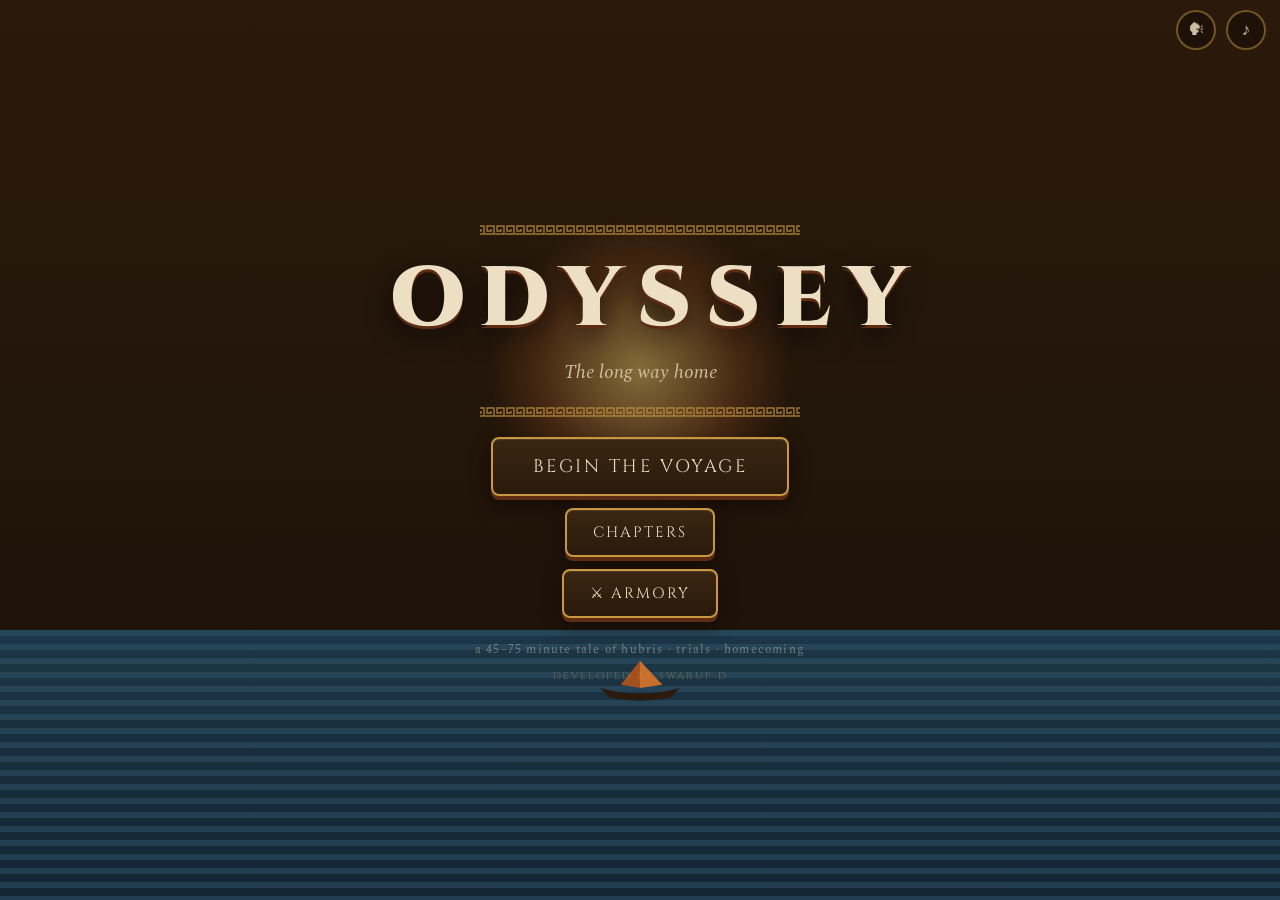
==== index.html @ 5df7ddb8 "Initial commit: ODYSSEY - The Long Way Home" ====
<!DOCTYPE html>
<html lang="en">
<head>
<meta charset="utf-8"/>
<meta name="viewport" content="width=device-width, initial-scale=1, maximum-scale=1, user-scalable=no, viewport-fit=cover"/>
<meta name="theme-color" content="#1a1008"/>
<link rel="manifest" href="manifest.webmanifest"/>
<link rel="icon" type="image/png" sizes="192x192" href="icons/icon-192.png"/>
<link rel="apple-touch-icon" href="icons/icon-192.png"/>
<meta name="mobile-web-app-capable" content="yes"/>
<meta name="apple-mobile-web-app-capable" content="yes"/>
<meta name="apple-mobile-web-app-status-bar-style" content="black-translucent"/>
<title>ODYSSEY — The Long Way Home</title>
<!-- fonts are self-hosted (see styles.css @font-face) — no external requests -->
<link rel="stylesheet" href="styles.css"/>
</head>
<body>

<!-- ============================================================
     ODYSSEY — a story-driven action-adventure in one page.
     Layers (back to front):
       #game-canvas   engine render target
       #hud           chapter-local HUD (wind meter, rhythm, HP, etc.)
       #dialogue      narration / speech box
       #chapter-card  pottery-panel chapter transitions
       #screens       title / map / end screens (DOM)
     ============================================================ -->

<canvas id="game-canvas"></canvas>

<!-- In-game HUD -->
<div id="hud" class="hidden">
  <div id="hud-chapter" class="hud-chapter-label">Prologue</div>
  <div id="hud-health" class="hud-health hidden" aria-hidden="true"></div>
  <div id="hud-objective" class="hud-objective hidden"></div>
  <div id="hud-toast" class="hud-toast hidden"></div>
</div>

<!-- Chapter-local mechanic UI (wind meter / rhythm track / stealth eye) -->
<div id="mech-ui" class="hidden"></div>

<!-- Narration / dialogue -->
<div id="dialogue" class="dialogue hidden" role="dialog" aria-live="polite">
  <div class="dlg-frame">
    <div class="dlg-speaker" id="dlg-speaker"></div>
    <div class="dlg-text" id="dlg-text"></div>
    <div class="dlg-continue" id="dlg-continue">tap to continue ▸</div>
  </div>
</div>

<!-- Big choice buttons (e.g. reveal / secret) -->
<div id="choices" class="hidden"></div>

<!-- Chapter transition card -->
<div id="chapter-card" class="chapter-card hidden">
  <div class="cc-frame">
    <div class="cc-meander"></div>
    <div class="cc-kicker" id="cc-kicker">Chapter I</div>
    <div class="cc-title" id="cc-title">Polyphemus's Cave</div>
    <div class="cc-sub" id="cc-sub"></div>
    <div class="cc-meander"></div>
  </div>
</div>

<!-- Fade / flash overlay -->
<div id="fade-overlay"></div>

<!-- Full-screen DOM screens -->
<div id="screens">
  <!-- TITLE -->
  <section id="screen-title" class="screen" style="flex-direction:column;justify-content:center;align-items:center;">
    <div class="title-art">
      <div class="title-sun"></div>
      <div class="title-sea"></div>
      <div class="title-ship">
        <svg viewBox="0 0 120 60" width="96" height="48" aria-hidden="true">
          <path d="M10 40 Q60 54 110 40 L98 52 Q60 60 22 52 Z" fill="#2c1a0e"/>
          <path d="M60 40 L60 6 L88 36 Z" fill="#c96f2e"/>
          <path d="M60 40 L60 6 L36 36 Z" fill="#a3511f"/>
        </svg>
      </div>
      <div class="title-gulls"><span></span><span></span><span></span></div>
    </div>
    <div class="title-panel">
      <div class="cc-meander"></div>
      <h1 class="game-title">ODYSSEY</h1>
      <p class="game-sub">The long way home</p>
      <div class="cc-meander"></div>
      <div class="title-buttons">
        <button class="btn-stone btn-hero" id="btn-new-game">Begin the Voyage</button>
        <button class="btn-stone hidden" id="btn-continue">Continue Voyage</button>
        <button class="btn-stone" id="btn-chapters">Chapters</button>
        <button class="btn-stone" id="btn-armory">⚔ Armory</button>
        <button class="btn-stone hidden" id="btn-install">⤓ Install on this device</button>
      </div>
      <p class="title-hint">a 45–75 minute tale of hubris · trials · homecoming</p>
      <p class="title-dev">Developed by Swarup D</p>
    </div>
  </section>

  <!-- ARMORY — weapons & arrows, three tiers each -->
  <section id="screen-armory" class="screen hidden">
    <div class="map-wrap">
      <div class="screen-header">
        <button class="btn-stone btn-back-top" id="btn-armory-back-top" title="Return to Title">◂ Back</button>
        <h2 class="map-title">The Armory</h2>
        <div class="header-spacer"></div>
      </div>
      <p class="map-sub">two racks, three tiers each — bronze for the field, gold for the legend</p>
      <div id="armory-list" class="armory-list"></div>
      <button class="btn-stone btn-back" id="btn-armory-back">◂ Back to Title</button>
    </div>
  </section>

  <!-- CHAPTER SELECT -->
  <section id="screen-map" class="screen hidden">
    <div class="map-wrap">
      <div class="screen-header">
        <button class="btn-stone btn-back-top" id="btn-map-back-top" title="Return to Title">◂ Back</button>
        <h2 class="map-title">The Voyage of Odysseus</h2>
        <div class="header-spacer"></div>
      </div>
      <p class="map-sub">choose a shore to return to — progress unlocks each chapter</p>
      <div id="map-list" class="map-list"></div>
      <button class="btn-stone btn-back" id="btn-map-back">◂ Back to Title</button>
    </div>
  </section>

  <!-- ENDING -->
  <section id="screen-end" class="screen hidden">
    <div class="map-wrap end-wrap">
      <div id="end-art" class="end-art"></div>
      <div class="cc-meander"></div>
      <h2 class="map-title" id="end-title">Homecoming</h2>
      <div class="cc-meander"></div>
      <p class="end-body" id="end-body"></p>
      <div class="end-stats" id="end-stats"></div>
      <div class="title-buttons">
        <button class="btn-stone" id="btn-end-map">Voyage Map</button>
        <button class="btn-stone" id="btn-end-again">Sail Again</button>
      </div>
    </div>
  </section>
</div>

<!-- Audio / voice / home toggles -->
<button id="btn-home" class="btn-audio hidden" title="Return to Title / Home" style="right:114px">
  <svg viewBox="0 0 24 24" width="18" height="18" fill="currentColor" aria-hidden="true" style="display:block">
    <path d="M10 20v-6h4v6h5v-8h3L12 3 2 12h3v8z"/>
  </svg>
</button>
<button id="btn-voice" class="btn-audio" title="Voice overs on/off" style="right:64px">🗣</button>
<button id="btn-audio" class="btn-audio" title="Sound on/off">♪</button>

<script type="module" src="js/main.js"></script>
<script>
  /* ---- PWA plumbing (must never break the game) ---- */
  let __installEvt = null;
  addEventListener("beforeinstallprompt", (e) => {
    e.preventDefault();
    __installEvt = e;
    const b = document.getElementById("btn-install");
    if (b) b.classList.remove("hidden");
  });
  document.getElementById("btn-install").addEventListener("click", async () => {
    if (!__installEvt) return;
    __installEvt.prompt();
    __installEvt = null;
    document.getElementById("btn-install").classList.add("hidden");
  });
  // service worker = offline play; needs a secure context (https or localhost)
  if ("serviceWorker" in navigator && (location.protocol === "https:" || ["localhost", "127.0.0.1"].includes(location.hostname)) && !location.hostname.endsWith("appassets.androidplatform.net")) {
    addEventListener("load", () => navigator.serviceWorker.register("sw.js").catch(() => {}));
  }
  // Android app (WebView): hardware back = same as tapping.
  // Returns true when the press was consumed inside the game.
  window.odysseyBackPress = function () {
    const dlg = document.getElementById("dialogue");
    if (dlg && !dlg.classList.contains("hidden")) {
      dlg.dispatchEvent(new PointerEvent("pointerdown", { bubbles: true }));
      return true;
    }
    const armory = document.getElementById("screen-armory");
    if (armory && !armory.classList.contains("hidden")) {
      document.getElementById("btn-armory-back").click();
      return true;
    }
    const map = document.getElementById("screen-map");
    if (map && !map.classList.contains("hidden")) {
      document.getElementById("btn-map-back").click();
      return true;
    }
    const btnHome = document.getElementById("btn-home");
    if (btnHome && !btnHome.classList.contains("hidden")) {
      btnHome.click();
      return true;
    }
    return false; // let the double-press-to-exit happen
  };
</script>
</body>
</html>
---- styles.css ----
/* ============================================================
   ODYSSEY — stylesheet
   Palette from Greek pottery (red-figure / black-figure) and
   Aegean fresco colors: terracotta, aegean blue (muted), olive,
   bronze/gold, bone white, dried-blood red. Warm firelight only
   — no neon glow, no cool digital light.
   Fonts are self-hosted (fonts/) so the game runs fully offline
   (Android APK / service worker) with no Google Fonts fetch.
   ============================================================ */

@font-face {
  font-family: "Cinzel";
  font-style: normal;
  font-weight: 400 900;
  font-display: swap;
  src: url("fonts/cinzel-var.woff2") format("woff2");
}

@font-face {
  font-family: "Spectral";
  font-style: normal;
  font-weight: 400;
  font-display: swap;
  src: url("fonts/spectral-400.woff2") format("woff2");
}

@font-face {
  font-family: "Spectral";
  font-style: italic;
  font-weight: 400;
  font-display: swap;
  src: url("fonts/spectral-400i.woff2") format("woff2");
}

@font-face {
  font-family: "Spectral";
  font-style: normal;
  font-weight: 500;
  font-display: swap;
  src: url("fonts/spectral-500.woff2") format("woff2");
}

@font-face {
  font-family: "Spectral";
  font-style: normal;
  font-weight: 600;
  font-display: swap;
  src: url("fonts/spectral-600.woff2") format("woff2");
}

:root {
  --terra:        #b45a32;
  --terra-deep:   #8c3f1d;
  --terra-dark:   #5e2c13;
  --terra-black:  #1a1008;
  --aegean:       #33607d;
  --aegean-deep:  #1d3d52;
  --aegean-dark:  #12293a;
  --olive:        #7a7f46;
  --bronze:       #c9973f;
  --bronze-bright:#e6c069;
  --bone:         #ecdfc3;
  --bone-dim:     #cdbfa0;
  --blood:        #8e2f25;
  --ink:          #21160b;
  --sand:         #c8a86a;

  --font-title: "Cinzel", "Times New Roman", serif;
  --font-body: "Spectral", Georgia, serif;

  --meander-color: var(--bronze);
}

/* Cinzel is a variable font (one file, weights 400–900): pin
   keyword weights onto the numeric axis so 600/700/900 render. */
strong, b { font-weight: 600; }
h1, h2, h3 { font-weight: 700; }

/* ============================================================
   TOUCH CONTROLS — joystick + ACT/BOW (coarse pointers only)
   ============================================================ */
#touch-controls {
  display: none;               /* shown only via media query below */
  position: fixed; inset: 0;
  pointer-events: none;        /* children re-enable */
  z-index: 40;
}

#stick-zone {
  position: absolute;
  left: max(12px, env(safe-area-inset-left));
  bottom: max(14px, env(safe-area-inset-bottom));
  width: 44vmin; max-width: 210px; height: 44vmin; max-height: 210px;
  pointer-events: auto;
  touch-action: none;
}
#stick-base {
  position: absolute; inset: 12%;
  border-radius: 50%;
  background: rgba(26,16,8,0.38);
  border: 2px solid rgba(201,151,63,0.5);
  box-shadow: inset 0 0 24px rgba(0,0,0,0.5);
}
#stick-base.live { border-color: rgba(230,192,105,0.9); }
#stick-nub {
  position: absolute; left: 50%; top: 50%;
  width: 38%; height: 38%;
  margin: -19% 0 0 -19%;
  border-radius: 50%;
  background: radial-gradient(circle at 35% 30%, #e6c069, #8c5a22 70%);
  border: 2px solid #1a1008;
  box-shadow: 0 3px 10px rgba(0,0,0,0.6);
  will-change: transform;
}

#action-buttons {
  position: absolute;
  right: max(14px, env(safe-area-inset-right));
  bottom: max(18px, env(safe-area-inset-bottom));
  display: flex; gap: 14px; align-items: flex-end;
  pointer-events: auto;
}
.tbtn {
  width: 17vmin; height: 17vmin; max-width: 84px; max-height: 84px;
  border-radius: 50%;
  border: 2px solid rgba(201,151,63,0.85);
  background:
    radial-gradient(circle at 32% 26%, rgba(236,223,195,0.18), transparent 55%),
    radial-gradient(circle at 50% 125%, rgba(201,151,63,0.30), transparent 60%),
    rgba(26,16,8,0.66);
  color: var(--bone);
  font-family: var(--font-title);
  font-size: clamp(13px, 3.4vmin, 17px);
  letter-spacing: 0.08em;
  touch-action: none;
  user-select: none; -webkit-user-select: none;
  box-shadow: inset 0 0 18px rgba(0,0,0,0.55), 0 4px 16px rgba(0,0,0,0.5),
    0 0 0 1px rgba(0,0,0,0.5);
  transition: transform 0.08s ease, box-shadow 0.15s ease;
}
#btn-bow {
  color: #ffd27a;
  text-shadow: 0 0 10px rgba(255,190,90,0.4);
}
.tbtn.pressed {
  background: radial-gradient(circle at 50% 40%, rgba(190,64,42,0.8), rgba(142,47,37,0.5));
  border-color: var(--bronze-bright);
  transform: scale(0.92);
  box-shadow: 0 0 20px rgba(230,192,105,0.3), inset 0 0 14px rgba(0,0,0,0.5);
}

/* controls are always on in-game now — discoverable, and the
   phone/desktop split was hiding them from half the players */
#touch-controls { display: block; }
#touch-controls.hidden { display: none !important; }

/* while dialogue is open the controls step back (still tappable
   for the stick, but visually out of the text's way) */
body.dlg-open #touch-controls { opacity: 0.22; transition: opacity 0.3s ease; }
#touch-controls { transition: opacity 0.3s ease; }

/* persistent gear chip (armor · sword · bow) */
#gear-chip {
  position: absolute;
  bottom: max(10px, env(safe-area-inset-bottom));
  left: 50%; transform: translateX(-50%);
  font-size: 11px; font-style: italic;
  color: var(--bone-dim);
  background: rgba(26,16,8,0.55);
  border: 1px solid rgba(201,151,63,0.25);
  padding: 3px 12px; border-radius: 4px;
  white-space: nowrap;
  opacity: 0.9;
}
@media (pointer: coarse) {
  #gear-chip { bottom: auto; top: max(34px, calc(env(safe-area-inset-top) + 24px)); }
}

* { margin: 0; padding: 0; box-sizing: border-box; -webkit-tap-highlight-color: transparent; }

html, body { height: 100%; overflow: hidden; }

body {
  background: var(--terra-black);
  color: var(--bone);
  font-family: var(--font-body);
  touch-action: none;
  user-select: none;
  -webkit-user-select: none;
  overscroll-behavior: none;
}

button { font-family: inherit; color: inherit; cursor: pointer; }

.hidden { display: none !important; }

/* ============================================================
   CANVAS
   ============================================================ */
#game-canvas {
  position: fixed; inset: 0;
  width: 100vw; height: 100vh;
  display: block;
  background: var(--terra-black);
}

/* ============================================================
   HUD
   ============================================================ */
#hud {
  position: fixed; inset: 0;
  pointer-events: none;
  z-index: 20;
}

.hud-chapter-label {
  position: absolute; top: max(10px, env(safe-area-inset-top)); left: 16px;
  font-family: var(--font-title);
  font-size: 12px; letter-spacing: 0.22em; text-transform: uppercase;
  color: var(--bone-dim);
  opacity: 0.85;
  border-left: 3px solid var(--bronze);
  padding-left: 9px;
  text-shadow: 0 1px 3px rgba(0,0,0,0.85);
}

.hud-health {
  position: absolute; top: max(56px, calc(env(safe-area-inset-top) + 48px)); right: 14px;
  display: flex; gap: 6px;
}

.hp-pip {
  width: 16px; height: 16px;
  background: var(--blood);
  border: 2px solid var(--ink);
  border-radius: 50%;
  box-shadow: inset 0 -3px 0 rgba(0,0,0,0.35), 0 1px 0 rgba(255,255,255,0.08);
  transition: transform 0.15s ease, opacity 0.3s ease;
}
.hp-pip.empty { background: transparent; border-color: rgba(236,223,195,0.25); opacity: 0.5; transform: scale(0.8); }

.hud-objective {
  position: absolute;
  top: max(10px, env(safe-area-inset-top));
  left: 50%; transform: translateX(-50%);
  font-size: 13px; font-style: italic; color: var(--bone-dim);
  background: rgba(26,16,8,0.55);
  border: 1px solid rgba(201,151,63,0.25);
  padding: 4px 14px; border-radius: 4px;
  max-width: 70vw; text-align: center;
  transition: opacity 0.4s ease;
}

.hud-toast {
  position: absolute;
  top: 22%; left: 50%; transform: translateX(-50%);
  font-family: var(--font-title);
  font-size: clamp(15px, 3.5vmin, 22px);
  letter-spacing: 0.14em;
  color: var(--bronze-bright);
  text-shadow: 0 2px 6px rgba(0,0,0,0.8);
  text-align: center;
  animation: toast-in 0.45s ease;
}
@keyframes toast-in { from { opacity: 0; transform: translateX(-50%) translateY(8px);} to { opacity: 1; transform: translateX(-50%) translateY(0);} }

/* ============================================================
   DIALOGUE
   ============================================================ */
#dialogue {
  position: fixed; left: 50%; bottom: 4%;
  transform: translateX(-50%);
  width: min(92vw, 620px);
  z-index: 40;
}

.dlg-frame {
  position: relative;
  background: linear-gradient(180deg, rgba(40,26,13,0.97), rgba(21,12,5,0.985));
  border: 2px solid rgba(201,151,63,0.85);
  border-radius: 12px;
  padding: 17px 20px 30px;
  box-shadow: 0 10px 36px rgba(0,0,0,0.68), 0 0 22px rgba(201,151,63,0.10),
    inset 0 1px 0 rgba(236,223,195,0.12);
  overflow: hidden;
}

.dlg-frame::before {
  content: ""; position: absolute; inset: 5px;
  border: 1px solid rgba(201,151,63,0.42);
  border-radius: 8px; pointer-events: none;
}

/* meander ribbon along the frame top */
.dlg-frame::after {
  content: ""; position: absolute; top: 0; left: 0; right: 0; height: 4px;
  background: repeating-linear-gradient(90deg,
    rgba(201,151,63,0.9) 0 5px, rgba(201,151,63,0.15) 5px 10px);
  opacity: 0.65;
}

.dlg-speaker {
  position: absolute; top: -12px; left: 16px;
  font-family: var(--font-title);
  font-size: 11.5px; letter-spacing: 0.2em; text-transform: uppercase;
  color: var(--bronze-bright);
  background: linear-gradient(180deg, #2c1c0d, #221407);
  border: 1px solid var(--bronze);
  border-radius: 4px;
  padding: 4px 12px 3px;
  box-shadow: 0 3px 10px rgba(0,0,0,0.55), inset 0 1px 0 rgba(236,223,195,0.1);
}

.dlg-text {
  font-size: clamp(15px, 2.6vmin, 19px);
  line-height: 1.5;
  color: var(--bone);
  min-height: 3.2em;
  text-shadow: 0 1px 2px rgba(0,0,0,0.6);
}

.dlg-text {
  font-size: clamp(15px, 2.6vmin, 19px);
  line-height: 1.45;
  color: var(--bone);
  min-height: 3.2em;
}

.dlg-continue {
  position: absolute; right: 14px; bottom: 6px;
  font-size: 11px; letter-spacing: 0.12em;
  color: var(--bone-dim);
  animation: pulse-soft 1.6s ease-in-out infinite;
}
@keyframes pulse-soft { 0%,100% { opacity: 0.45;} 50% { opacity: 1;} }

/* ============================================================
   CHOICES
   ============================================================ */
#choices {
  position: fixed; inset: 0; z-index: 50;
  display: flex; flex-direction: column;
  align-items: center; justify-content: center;
  gap: 14px; background: rgba(26,16,8,0.6);
  backdrop-filter: blur(2px);
}
#choices .choice-btn { min-width: min(80vw, 360px); }
#choices .choice-btn.selected { outline: 2px solid var(--bronze); outline-offset: 3px; }

/* ============================================================
   KEYBOARD HINTS
   ============================================================ */
.kbd { display: inline-block; font-family: var(--font-title); font-size: 11px;
  padding: 1px 6px; margin: 0 2px; border: 1px solid rgba(205,191,160,0.5);
  border-bottom-width: 2px; border-radius: 4px; color: var(--bone);
  background: rgba(0,0,0,0.25); line-height: 1.5; }

/* ============================================================
   CHAPTER CARD
   ============================================================ */
.chapter-card {
  position: fixed; inset: 0; z-index: 60;
  display: flex; align-items: center; justify-content: center;
  background: radial-gradient(ellipse at 50% 45%, #31200f 0%, var(--terra-black) 70%);
}

.cc-frame {
  text-align: center;
  padding: 34px 40px;
  border-top: 2px solid var(--bronze);
  border-bottom: 2px solid var(--bronze);
  position: relative;
}
.cc-frame::before, .cc-frame::after {
  content: ""; position: absolute; left: 50%; transform: translateX(-50%);
  width: 60%; height: 1px; background: rgba(201,151,63,0.4);
}
.cc-frame::before { top: 6px; } .cc-frame::after { bottom: 6px; }

.cc-meander {
  height: 10px;
  margin: 8px auto;
  width: min(78vw, 320px);
  opacity: 0.75;
  background-image: url("data:image/svg+xml,%3Csvg xmlns='http://www.w3.org/2000/svg' width='10' height='10' viewBox='0 0 10 10'%3E%3Cpath d='M0 9 H9 V1 H2 V6 H6 V4' fill='none' stroke='%23c9973f' stroke-width='1.4'/%3E%3C/svg%3E");
  background-repeat: repeat-x;
  background-position: center;
}

.cc-kicker {
  font-family: var(--font-title);
  font-size: 13px; letter-spacing: 0.35em; text-transform: uppercase;
  color: var(--bone-dim);
  margin-bottom: 6px;
}

.cc-title {
  font-family: var(--font-title);
  font-size: clamp(26px, 6.5vmin, 44px);
  font-weight: 700; color: var(--bone);
  margin: 4px 0 6px;
}

.cc-sub {
  font-size: 14px; font-style: italic; color: var(--bone-dim);
  margin-bottom: 4px;
}

/* ============================================================
   FADE OVERLAY
   ============================================================ */
#fade-overlay {
  position: fixed; inset: 0; z-index: 55;
  background: #000; opacity: 0;
  pointer-events: none;
  transition: opacity 0.5s ease;
}

/* ============================================================
   BUTTONS
   ============================================================ */
.btn-stone {
  font-family: var(--font-title);
  font-size: 15px; letter-spacing: 0.14em; text-transform: uppercase;
  color: var(--bone);
  background: linear-gradient(180deg, #3a2712, #2a1a0c);
  border: 2px solid var(--bronze);
  border-radius: 8px;
  padding: 12px 26px;
  box-shadow: 0 4px 0 var(--terra-dark), 0 8px 18px rgba(0,0,0,0.5), inset 0 1px 0 rgba(236,223,195,0.12);
  transition: transform 0.08s ease, box-shadow 0.08s ease, background 0.2s ease;
}
.btn-stone:active {
  transform: translateY(3px);
  box-shadow: 0 1px 0 var(--terra-dark), 0 3px 8px rgba(0,0,0,0.5);
}
.btn-stone:disabled { opacity: 0.4; pointer-events: none; }
.btn-hero { font-size: 18px; padding: 15px 40px; }
.btn-back { margin-top: 22px; font-size: 13px; padding: 10px 20px; }

/* ============================================================
   SCREENS
   ============================================================ */
.screen {
  position: fixed; inset: 0; z-index: 70;
  display: flex; align-items: center; justify-content: center;
  overflow: hidden;
}

/* ---- Title ---- */
#screen-title { background: linear-gradient(180deg, #2a1a0c 0%, #1a1008 100%); }

.title-art {
  position: absolute; inset: 0;
  overflow: hidden;
  pointer-events: none;
}
.title-sun {
  position: absolute; left: 50%; top: 24%;
  width: 34vmin; height: 34vmin;
  transform: translateX(-50%);
  border-radius: 50%;
  background: radial-gradient(circle, rgba(230,192,105,0.5) 0%, rgba(200,110,50,0.22) 45%, transparent 70%);
}
.title-sea {
  position: absolute; left: 0; right: 0; bottom: 0; height: 30%;
  background:
    repeating-linear-gradient(180deg, rgba(51,96,125,0.5) 0 6px, transparent 6px 14px),
    linear-gradient(180deg, var(--aegean-deep), var(--aegean-dark));
  opacity: 0.85;
}
.title-ship {
  position: absolute; left: 50%; bottom: 21%;
  transform: translateX(-50%);
  animation: ship-bob 4.5s ease-in-out infinite;
}
@keyframes ship-bob { 0%,100% { transform: translateX(-50%) translateY(0) rotate(-1.5deg);} 50% { transform: translateX(-50%) translateY(-7px) rotate(1.5deg);} }
.title-gulls span {
  position: absolute; color: var(--bone-dim); opacity: 0.6;
  font-size: 14px; animation: gull-drift 11s linear infinite;
}
.title-gulls span:nth-child(1) { top: 20%; left: -8%; animation-delay: 0s; }
.title-gulls span:nth-child(2) { top: 27%; left: -12%; animation-delay: 4s; font-size: 11px; }
.title-gulls span:nth-child(3) { top: 16%; left: -6%; animation-delay: 8s; font-size: 12px; }
.title-gulls span::after { content: "⌒"; transform: rotate(-12deg); display: inline-block; }
@keyframes gull-drift { from { transform: translateX(0);} to { transform: translateX(120vw);} }

.title-panel {
  position: relative; z-index: 2;
  text-align: center;
  padding: 30px;
  width: min(92vw, 560px);
  /* keep it vertically centred even on short viewports */
  margin-top: auto;
  margin-bottom: auto;
}

.game-title {
  font-family: var(--font-title);
  font-size: clamp(44px, 11vmin, 84px);
  font-weight: 900;
  letter-spacing: 0.18em;
  color: var(--bone);
  text-shadow: 0 3px 0 var(--terra-dark), 0 10px 26px rgba(0,0,0,0.65);
  margin: 6px 0 2px;
}

.game-sub {
  font-style: italic; font-size: clamp(14px, 2.8vmin, 19px);
  color: var(--bone-dim);
  margin-bottom: 20px;
}

.title-buttons {
  display: flex; flex-direction: column; align-items: center; gap: 12px;
  margin-top: 20px;
}

.title-hint { margin-top: 22px; font-size: 12px; letter-spacing: 0.1em; color: rgba(205,191,160,0.5); }

.title-dev {
  margin-top: 10px;
  font-family: var(--font-title);
  font-size: 10px;
  letter-spacing: 0.2em;
  text-transform: uppercase;
  color: rgba(201,151,63,0.45);
  user-select: none;
}

/* ---- Map & Armory ---- */
#screen-map, #screen-armory, #screen-end {
  background: radial-gradient(ellipse at 50% 30%, #2e1d0e 0%, var(--terra-black) 75%);
}
.map-wrap {
  width: min(94vw, 640px);
  max-height: 92vh;
  overflow-y: auto;
  text-align: center;
  padding: 26px 14px;
}
.screen-header {
  display: flex;
  align-items: center;
  justify-content: space-between;
  gap: 12px;
  margin: 4px 0 2px;
}
.btn-back-top {
  font-size: 12px;
  padding: 8px 16px;
  margin-top: 0;
  flex-shrink: 0;
}
.header-spacer {
  width: 74px;
  flex-shrink: 0;
}
.map-title {
  font-family: var(--font-title);
  font-size: clamp(20px, 4.5vmin, 30px);
  letter-spacing: 0.08em;
  margin: 0;
  flex: 1;
}
.map-sub { font-size: 13px; font-style: italic; color: var(--bone-dim); margin-bottom: 20px; }

.map-list { display: flex; flex-direction: column; gap: 12px; }

/* ---------------- armory ---------------- */
.armory-list { display: flex; flex-direction: column; gap: 18px; text-align: left; }
.armory-section-title {
  font-family: var(--font-title);
  letter-spacing: 0.14em;
  font-size: 14px;
  color: var(--bronze);
  margin-bottom: -6px;
}
.armory-row {
  display: flex; align-items: center; gap: 12px;
  background: linear-gradient(180deg, #33220f, #241708);
  border: 1.5px solid #55381c;
  border-radius: 10px;
  padding: 12px 14px;
  color: var(--bone);
  width: 100%;
  text-align: left;
}
.armory-row:active { transform: scale(0.985); }
.armory-row.equipped { border-color: var(--bronze-bright); box-shadow: 0 0 12px rgba(230,192,105,0.25); }
.armory-row.locked { opacity: 0.42; }
.armory-row .ar-icon {
  font-size: 22px; width: 34px; text-align: center;
  filter: sepia(0.4) saturate(1.2);
}
.armory-row .ar-name { font-family: var(--font-title); font-size: 15px; letter-spacing: 0.05em; }
.armory-row .ar-desc { font-size: 12px; color: var(--bone-dim); font-style: italic; margin-top: 1px; }
.armory-row .ar-tag {
  margin-left: auto; font-size: 10.5px; letter-spacing: 0.1em;
  color: var(--bronze-bright); white-space: nowrap;
}
.armory-row.locked .ar-tag { color: var(--bone-dim); }

.map-chapter {
  display: flex; align-items: center; gap: 16px;
  text-align: left;
  background: linear-gradient(180deg, #33220f, #241708);
  border: 2px solid rgba(201,151,63,0.55);
  border-radius: 10px;
  padding: 12px 16px;
  transition: transform 0.1s ease, border-color 0.2s ease;
}
.map-chapter:active { transform: scale(0.985); }
.map-chapter.locked { opacity: 0.45; pointer-events: none; border-style: dashed; }
.map-chapter .mc-num {
  font-family: var(--font-title);
  font-size: 22px; font-weight: 700; color: var(--bronze-bright);
  width: 44px; height: 44px; flex: 0 0 44px;
  display: flex; align-items: center; justify-content: center;
  border: 2px solid var(--bronze); border-radius: 50%;
  background: rgba(201,151,63,0.08);
}
.map-chapter .mc-name { font-family: var(--font-title); font-size: 16px; letter-spacing: 0.06em; }
.map-chapter .mc-desc { font-size: 12.5px; color: var(--bone-dim); font-style: italic; margin-top: 2px; }

/* ---- Ending ---- */
.end-art { font-size: 54px; margin-bottom: 4px; }
.end-body {
  font-size: clamp(14px, 2.6vmin, 17px);
  line-height: 1.6;
  color: var(--bone);
  margin: 14px auto 18px;
  max-width: 52ch;
  white-space: pre-line;
}
.end-stats {
  display: flex; flex-wrap: wrap; justify-content: center; gap: 10px 26px;
  font-size: 13px; color: var(--bone-dim);
  margin-bottom: 22px;
}
.end-stats b { color: var(--bronze-bright); font-weight: 600; }

/* ============================================================
   MECHANIC UI
   ============================================================ */
#mech-ui {
  position: fixed; inset: 0; z-index: 30;
  pointer-events: none;
}
#mech-ui button { pointer-events: auto; }

/* ---- Wind meter (Ch.2) ---- */
.windmeter {
  position: absolute;
  left: 50%; top: max(64px, calc(env(safe-area-inset-top) + 56px));
  transform: translateX(-50%);
  width: min(86vw, 460px);
  pointer-events: none;
}

.wm-title {
  text-align: center; font-family: var(--font-title);
  font-size: 11px; letter-spacing: 0.3em; text-transform: uppercase;
  color: var(--bone-dim); margin-bottom: 6px;
}

.wm-track {
  position: relative; height: 26px;
  border: 2px solid var(--bronze);
  border-radius: 6px;
  background: linear-gradient(90deg,
    var(--aegean-deep) 0%, var(--aegean) 18%,
    #4a7d6d 30%,
    #b08c3f 50%,
    var(--terra) 70%, var(--terra-deep) 100%);
  overflow: hidden;
  box-shadow: inset 0 2px 6px rgba(0,0,0,0.5);
}

.wm-needle {
  position: absolute; top: -2px; bottom: -2px; width: 6px;
  background: var(--bone);
  border-left: 1px solid var(--ink); border-right: 1px solid var(--ink);
  box-shadow: 0 0 0 1px rgba(0,0,0,0.4);
  transition: left 0.12s linear;
}

.wm-zone {
  position: absolute; top: 0; bottom: 0;
  background: rgba(236,223,195,0.16);
  border-left: 1px dashed rgba(236,223,195,0.35);
  border-right: 1px dashed rgba(236,223,195,0.35);
}

.wm-bands {
  display: flex; justify-content: space-between;
  font-size: 11px; color: var(--bone-dim); margin-top: 4px;
  letter-spacing: 0.08em;
}

.wm-bag {
  text-align: center; margin-top: 10px;
  font-size: 13px; color: var(--bone-dim); font-style: italic;
}
.wm-bag b { color: var(--bronze-bright); font-style: normal; }

.wm-crew {
  text-align: center; margin-top: 6px;
  font-size: 12.5px; letter-spacing: 0.04em;
  color: var(--bone-dim);
}
.wm-crew.warn { color: var(--bronze-bright); animation: pulse-soft 1s ease-in-out infinite; }

/* ---- Rhythm track (Ch.5) ---- */
.rhythm {
  position: absolute; left: 50%; bottom: 12%;
  transform: translateX(-50%);
  width: min(92vw, 560px);
  pointer-events: none;
}

.rh-track {
  position: relative; height: 58px;
  border: 2px solid var(--bronze); border-radius: 10px;
  background: rgba(26,16,8,0.72);
  overflow: hidden;
  box-shadow: 0 6px 18px rgba(0,0,0,0.5);
}

.rh-hitline {
  position: absolute; left: 22%; top: 0; bottom: 0; width: 3px;
  background: var(--bronze-bright);
  box-shadow: 0 0 8px rgba(230,192,105,0.8);
}

.rh-note {
  position: absolute; top: 50%;
  width: 22px; height: 22px;
  margin: -11px 0 0 -11px;
  border-radius: 50%;
  background: var(--terra);
  border: 2px solid var(--ink);
  box-shadow: inset 0 -3px 0 rgba(0,0,0,0.3);
}
.rh-note.hold { border-radius: 6px; width: 30px; }

.rh-judgment {
  position: absolute; left: 22%; top: -30px;
  transform: translateX(-50%);
  font-family: var(--font-title);
  font-size: 17px; letter-spacing: 0.15em;
  text-align: center; white-space: nowrap;
}
.rh-judgment.perfect { color: var(--bronze-bright); }
.rh-judgment.good { color: var(--bone); }
.rh-judgment.miss { color: var(--blood); }

.rh-healthbar {
  position: relative;
  height: 8px; margin-top: 8px;
  border: 1px solid var(--bronze);
  border-radius: 4px;
  overflow: hidden;
  background: rgba(0,0,0,0.5);
}
.rh-healthfill {
  height: 100%; width: 100%;
  background: linear-gradient(90deg, var(--olive), var(--sand));
  transition: width 0.25s ease;
}
.rh-healthfill.low { background: var(--blood); }

/* ---- Stealth eye (Ch.1) ---- */
.stealth-eye {
  position: absolute; top: max(70px, calc(env(safe-area-inset-top) + 60px));
  left: 50%; transform: translateX(-50%);
  width: 56px; height: 56px;
  border-radius: 50%;
  border: 2px solid rgba(201,151,63,0.4);
  background: radial-gradient(circle, #e8e0c8 0%, #cbb98f 60%, #9d8a5f 100%);
  overflow: hidden;
  box-shadow: 0 4px 14px rgba(0,0,0,0.5);
}
.stealth-eye .se-iris {
  position: absolute; left: 50%; top: 50%;
  width: 22px; height: 22px; margin: -11px 0 0 -11px;
  border-radius: 50%; background: var(--terra-deep);
  transition: transform 0.3s ease;
}
.stealth-eye.alert { border-color: var(--blood); box-shadow: 0 0 16px rgba(142,47,37,0.8); }
.stealth-eye.alert .se-iris { background: var(--blood); transform: scale(1.35); }

/* ---- Boss / stagger UI (Ch.1 & 6) ---- */
.bossbar {
  position: absolute; top: max(64px, calc(env(safe-area-inset-top) + 56px));
  left: 50%; transform: translateX(-50%);
  width: min(84vw, 440px);
  pointer-events: none;
}
.bb-name {
  text-align: center; font-family: var(--font-title);
  font-size: 13px; letter-spacing: 0.25em; text-transform: uppercase;
  color: var(--bone); margin-bottom: 5px;
  text-shadow: 0 2px 4px rgba(0,0,0,0.8);
}
.bb-track {
  height: 14px; border: 2px solid var(--bronze); border-radius: 5px;
  background: rgba(0,0,0,0.55); overflow: hidden;
}
.bb-fill {
  height: 100%; width: 100%;
  background: linear-gradient(90deg, var(--blood), var(--terra));
  transition: width 0.2s ease;
}
.bb-staggers { display: flex; justify-content: center; gap: 8px; margin-top: 6px; }
.bb-stagger-pip {
  width: 14px; height: 14px; border-radius: 50%;
  border: 2px solid var(--bronze);
  background: transparent;
  transition: background 0.2s ease, transform 0.2s ease;
}
.bb-stagger-pip.on { background: var(--bronze-bright); transform: scale(1.15); }

/* ---- QTE prompt ---- */
.qte {
  position: fixed; left: 50%; top: 42%;
  transform: translateX(-50%);
  z-index: 45; text-align: center;
  pointer-events: none;
}
.qte-ring {
  width: 84px; height: 84px; margin: 0 auto 10px;
  border-radius: 50%;
  border: 4px solid var(--bone);
  display: flex; align-items: center; justify-content: center;
  font-family: var(--font-title); font-size: 30px; color: var(--bone);
  animation: qte-shrink var(--qte-dur, 1s) linear forwards;
  background: rgba(26,16,8,0.7);
  box-shadow: 0 0 0 3px rgba(26,16,8,0.7), 0 6px 20px rgba(0,0,0,0.6);
}
@keyframes qte-shrink {
  from { border-color: var(--bronze-bright); transform: scale(1.25); }
  to   { border-color: var(--blood); transform: scale(1); }
}
.qte-label { font-family: var(--font-title); letter-spacing: 0.2em; font-size: 13px; color: var(--bone-dim); text-shadow: 0 2px 4px rgba(0,0,0,0.8); }

/* ---- Dodge hint (Ch.1) ---- */
.dodge-hint {
  position: fixed; bottom: 16%; left: 50%;
  transform: translateX(-50%);
  z-index: 35; pointer-events: none;
  font-family: var(--font-title); font-size: 15px; letter-spacing: 0.2em;
  color: var(--bone-dim);
  text-shadow: 0 2px 5px rgba(0,0,0,0.8);
  animation: pulse-soft 1.2s ease-in-out infinite;
}
.dodge-hint.left { left: 22%; }
.dodge-hint.right { left: 78%; }
.dodge-hint.urgent { color: var(--bronze-bright); font-size: 19px; }

/* ---- Potion bench (Ch.3) ---- */
.bench {
  position: absolute; left: 50%; bottom: 5%;
  transform: translateX(-50%);
  width: min(92vw, 520px);
  background: linear-gradient(180deg, rgba(33,22,11,0.96), rgba(26,16,8,0.98));
  border: 2px solid var(--bronze); border-radius: 10px;
  padding: 14px;
  pointer-events: auto;
}
.bench-title { font-family: var(--font-title); font-size: 13px; letter-spacing: 0.22em; text-transform: uppercase; color: var(--bronze-bright); margin-bottom: 8px; text-align: center; }
.bench-slots { display: flex; justify-content: center; gap: 12px; margin-bottom: 10px; flex-wrap: wrap; }
.ing-slot {
  width: 54px; height: 54px;
  display: flex; align-items: center; justify-content: center;
  font-size: 26px;
  border: 2px dashed rgba(201,151,63,0.5); border-radius: 8px;
  background: rgba(0,0,0,0.3);
}
.ing-slot.filled { border-style: solid; background: rgba(122,127,70,0.25); }
.bench-row { display: flex; align-items: center; justify-content: center; gap: 10px; flex-wrap: wrap; }
.bench-ings { display: flex; gap: 8px; }
.bench-ing {
  width: 46px; height: 46px;
  display: flex; align-items: center; justify-content: center;
  font-size: 22px;
  border: 2px solid var(--bronze); border-radius: 8px;
  background: rgba(58,39,18,0.9);
  transition: transform 0.1s ease;
}
.bench-ing:active { transform: scale(0.92); }
.bench-ing.used { opacity: 0.25; pointer-events: none; }
.bench-brew { font-size: 14px; }
.bench-close { margin-top: 8px; width: 100%; font-size: 12px; padding: 8px; }

/* ---- Vitals row used in Ch.3/Ch.6 top-left under label ---- */
.vitals {
  position: absolute;
  top: max(38px, calc(env(safe-area-inset-top) + 32px));
  left: 16px;
  display: flex; gap: 10px; align-items: center;
  pointer-events: none;
}
.vit-chip {
  display: flex; align-items: center; gap: 5px;
  font-size: 12.5px; color: var(--bone-dim);
  background: rgba(26,16,8,0.55);
  border: 1px solid rgba(201,151,63,0.3);
  padding: 3px 10px; border-radius: 20px;
}
.vit-chip .vit-ico { font-size: 14px; }

/* ============================================================
   AUDIO BUTTON
   ============================================================ */
.btn-audio {
  position: fixed; top: max(10px, env(safe-area-inset-top)); right: 14px;
  z-index: 90;
  width: 40px; height: 40px;
  border-radius: 50%;
  border: 2px solid rgba(201,151,63,0.5);
  background: rgba(26,16,8,0.7);
  color: var(--bone-dim);
  font-size: 17px;
  display: flex; align-items: center; justify-content: center;
  transition: transform 0.15s ease, border-color 0.2s ease, background 0.2s ease, color 0.2s ease;
}
.btn-audio:hover {
  border-color: var(--bronze-bright);
  color: var(--bone);
  background: rgba(44,26,14,0.85);
}
.btn-audio:active {
  transform: scale(0.92);
}
.btn-audio.muted { color: rgba(205,191,160,0.3); text-decoration: line-through; }
#btn-voice.muted { color: rgba(205,191,160,0.3); text-decoration: line-through; }

/* ============================================================
   SMALL SCREENS / DESKTOP FIXES
   ============================================================ */
@media (max-height: 480px) {
  .game-title { font-size: 40px; }
  .dlg-text { min-height: 2.6em; }
}
@media (min-width: 900px) {
  #dialogue { width: 560px; }
}
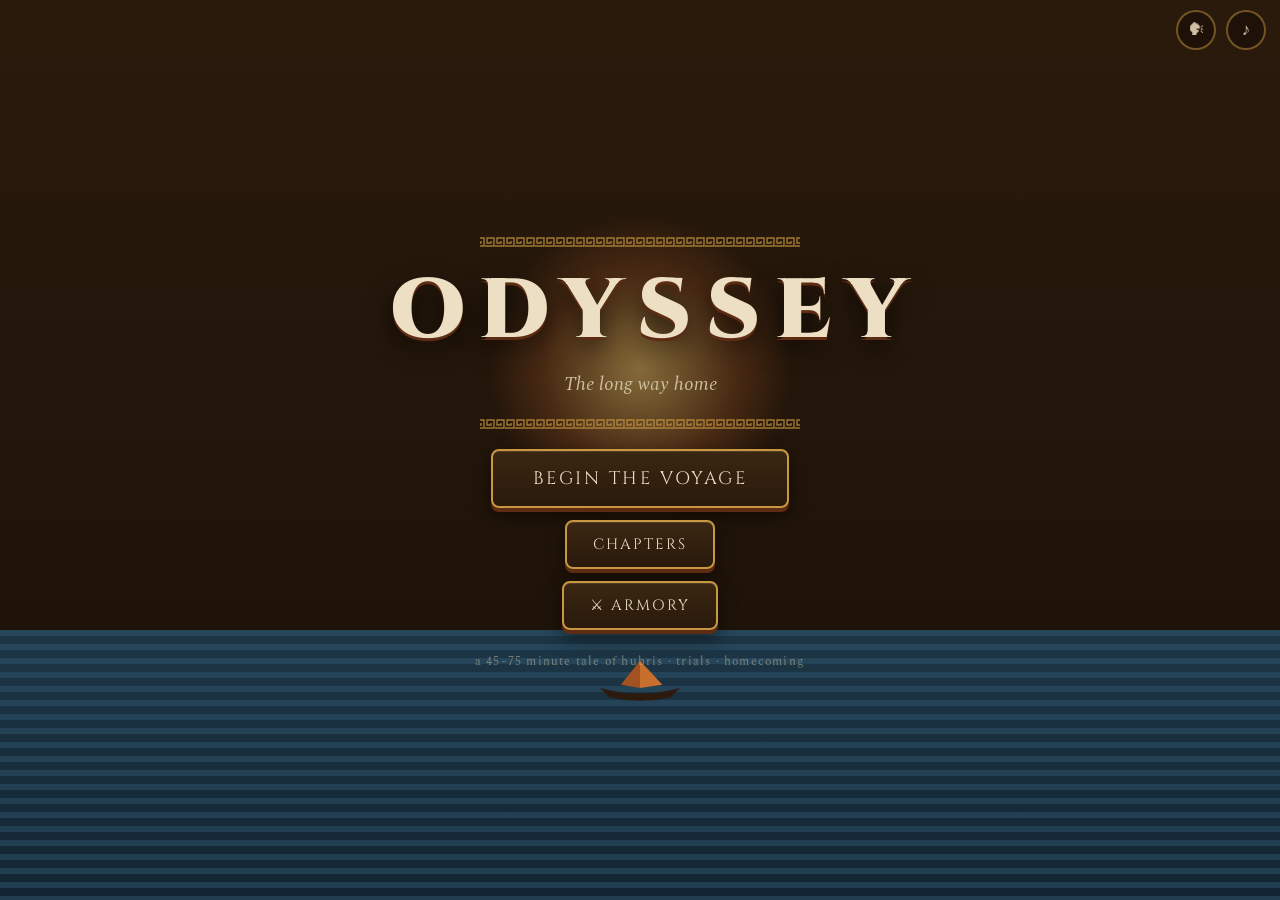
==== commit ccd8477e: "Remove title developer credit, optimize mobile responsive screen-fit, edge-to-edge cutouts, and rebu" ====
--- a/index.html
+++ b/index.html
@@ -94,7 +94,6 @@
         <button class="btn-stone hidden" id="btn-install">⤓ Install on this device</button>
       </div>
       <p class="title-hint">a 45–75 minute tale of hubris · trials · homecoming</p>
-      <p class="title-dev">Developed by Swarup D</p>
     </div>
   </section>
 
--- a/styles.css
+++ b/styles.css
@@ -276,18 +276,18 @@
 
 .dlg-frame {
   position: relative;
-  background: linear-gradient(180deg, rgba(40,26,13,0.97), rgba(21,12,5,0.985));
-  border: 2px solid rgba(201,151,63,0.85);
+  background: linear-gradient(180deg, rgba(38,24,12,0.98), rgba(18,10,4,0.99));
+  border: 2px solid rgba(201,151,63,0.88);
   border-radius: 12px;
-  padding: 17px 20px 30px;
-  box-shadow: 0 10px 36px rgba(0,0,0,0.68), 0 0 22px rgba(201,151,63,0.10),
-    inset 0 1px 0 rgba(236,223,195,0.12);
-  overflow: hidden;
+  padding: 22px 22px 28px;
+  box-shadow: 0 10px 36px rgba(0,0,0,0.75), 0 0 24px rgba(201,151,63,0.12),
+    inset 0 1px 0 rgba(236,223,195,0.14);
+  overflow: visible;
 }
 
 .dlg-frame::before {
   content: ""; position: absolute; inset: 5px;
-  border: 1px solid rgba(201,151,63,0.42);
+  border: 1px solid rgba(201,151,63,0.38);
   border-radius: 8px; pointer-events: none;
 }
 
@@ -297,18 +297,28 @@
   background: repeating-linear-gradient(90deg,
     rgba(201,151,63,0.9) 0 5px, rgba(201,151,63,0.15) 5px 10px);
   opacity: 0.65;
+  border-radius: 10px 10px 0 0;
 }
 
 .dlg-speaker {
-  position: absolute; top: -12px; left: 16px;
-  font-family: var(--font-title);
-  font-size: 11.5px; letter-spacing: 0.2em; text-transform: uppercase;
+  position: absolute;
+  top: -16px;
+  left: 20px;
+  z-index: 10;
+  font-family: var(--font-title);
+  font-size: 13px;
+  font-weight: 700;
+  letter-spacing: 0.22em;
+  text-transform: uppercase;
   color: var(--bronze-bright);
-  background: linear-gradient(180deg, #2c1c0d, #221407);
-  border: 1px solid var(--bronze);
-  border-radius: 4px;
-  padding: 4px 12px 3px;
-  box-shadow: 0 3px 10px rgba(0,0,0,0.55), inset 0 1px 0 rgba(236,223,195,0.1);
+  background: #190f06;
+  border: 2px solid var(--bronze-bright);
+  border-radius: 6px;
+  padding: 5px 16px 4px;
+  box-shadow: 0 5px 15px rgba(0,0,0,0.9), inset 0 1px 0 rgba(255,255,255,0.15);
+  text-shadow: 0 1px 3px rgba(0,0,0,0.95);
+  white-space: nowrap;
+  pointer-events: none;
 }
 
 .dlg-text {
@@ -316,14 +326,7 @@
   line-height: 1.5;
   color: var(--bone);
   min-height: 3.2em;
-  text-shadow: 0 1px 2px rgba(0,0,0,0.6);
-}
-
-.dlg-text {
-  font-size: clamp(15px, 2.6vmin, 19px);
-  line-height: 1.45;
-  color: var(--bone);
-  min-height: 3.2em;
+  text-shadow: 0 1px 2px rgba(0,0,0,0.7);
 }
 
 .dlg-continue {
@@ -517,16 +520,6 @@
 }
 
 .title-hint { margin-top: 22px; font-size: 12px; letter-spacing: 0.1em; color: rgba(205,191,160,0.5); }
-
-.title-dev {
-  margin-top: 10px;
-  font-family: var(--font-title);
-  font-size: 10px;
-  letter-spacing: 0.2em;
-  text-transform: uppercase;
-  color: rgba(201,151,63,0.45);
-  user-select: none;
-}
 
 /* ---- Map & Armory ---- */
 #screen-map, #screen-armory, #screen-end {
@@ -937,12 +930,73 @@
 #btn-voice.muted { color: rgba(205,191,160,0.3); text-decoration: line-through; }
 
 /* ============================================================
-   SMALL SCREENS / DESKTOP FIXES
-   ============================================================ */
-@media (max-height: 480px) {
-  .game-title { font-size: 40px; }
-  .dlg-text { min-height: 2.6em; }
-}
+   RESPONSIVE PHONE / LANDSCAPE FITTING
+   ============================================================ */
+@media (max-height: 520px) {
+  .title-panel {
+    padding: 12px 18px;
+    max-height: 98vh;
+    display: flex;
+    flex-direction: column;
+    justify-content: center;
+    align-items: center;
+  }
+  .game-title {
+    font-size: clamp(34px, 9vmin, 54px);
+    margin: 2px 0 0;
+  }
+  .game-sub {
+    font-size: 13px;
+    margin-bottom: 8px;
+  }
+  .cc-meander {
+    margin: 4px auto;
+  }
+  .title-buttons {
+    margin-top: 8px;
+    gap: 8px 12px;
+    flex-direction: row;
+    flex-wrap: wrap;
+    justify-content: center;
+    max-width: 520px;
+  }
+  .title-buttons .btn-stone {
+    padding: 8px 18px;
+    font-size: 13px;
+    min-width: 130px;
+  }
+  .title-hint {
+    margin-top: 8px;
+    font-size: 11px;
+  }
+  .map-wrap {
+    max-height: 96vh;
+    padding: 14px 14px;
+  }
+  .dlg-text {
+    min-height: 2.4em;
+    font-size: clamp(14px, 2.4vmin, 17px);
+  }
+  .dlg-frame {
+    padding: 18px 18px 24px;
+  }
+  #dialogue {
+    bottom: 2%;
+    width: min(94vw, 580px);
+  }
+}
+
+@media (max-width: 600px) {
+  .title-panel {
+    width: 96vw;
+    padding: 16px 10px;
+  }
+  .title-buttons .btn-stone {
+    width: 90%;
+    max-width: 280px;
+  }
+}
+
 @media (min-width: 900px) {
   #dialogue { width: 560px; }
 }
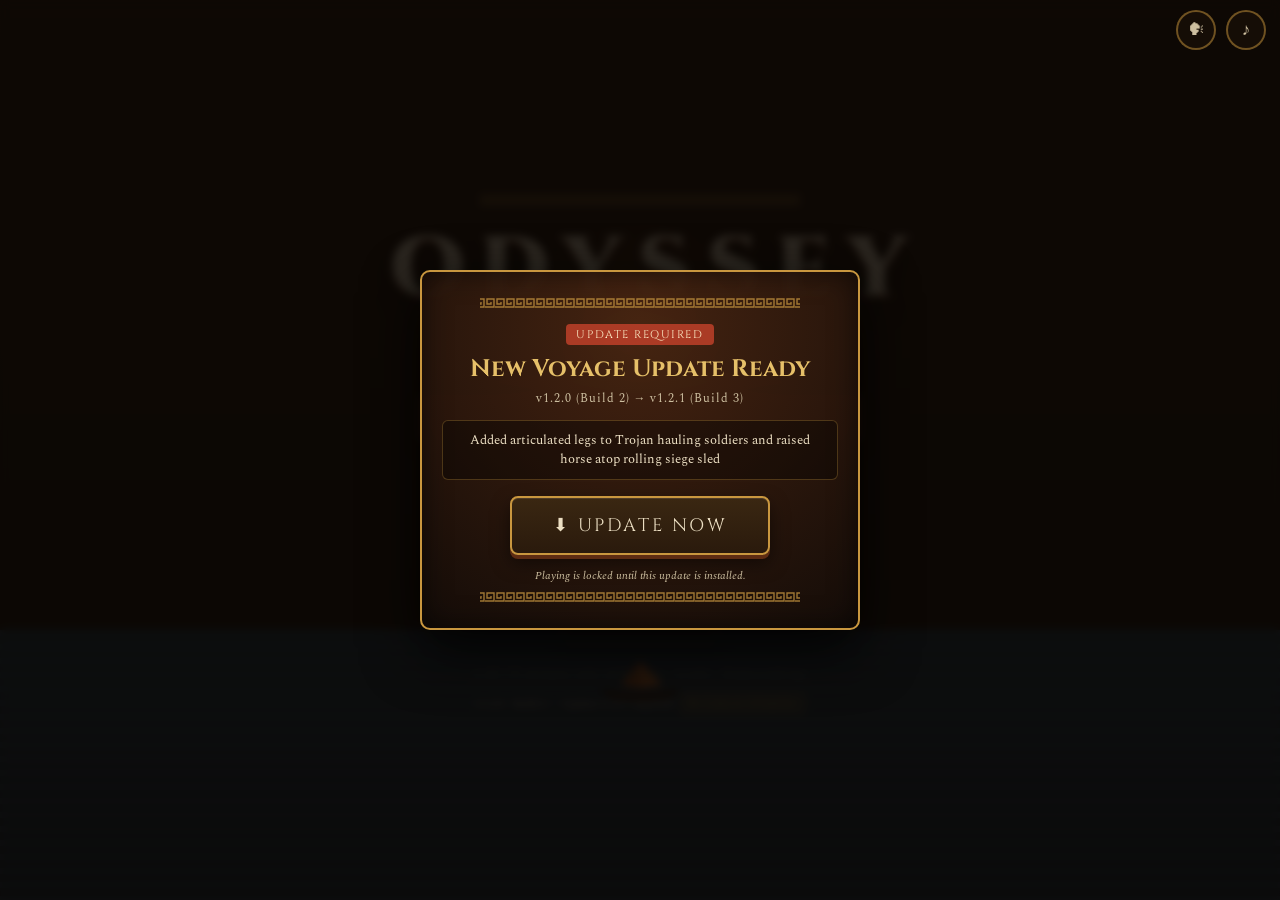
==== commit 0076f596: "OTA v1.2.1 (build 3): fix hauling soldier legs in Trojan Wheel shot, pixelfx combat skills, mandator" ====
--- a/index.html
+++ b/index.html
@@ -86,6 +86,9 @@
       <h1 class="game-title">ODYSSEY</h1>
       <p class="game-sub">The long way home</p>
       <div class="cc-meander"></div>
+      <div id="home-update-alert" class="home-update-alert hidden">
+        <span id="home-update-alert-text">Mandatory update required — update below to play</span>
+      </div>
       <div class="title-buttons">
         <button class="btn-stone btn-hero" id="btn-new-game">Begin the Voyage</button>
         <button class="btn-stone hidden" id="btn-continue">Continue Voyage</button>
@@ -94,6 +97,32 @@
         <button class="btn-stone hidden" id="btn-install">⤓ Install on this device</button>
       </div>
       <p class="title-hint">a 45–75 minute tale of hubris · trials · homecoming</p>
+      <div class="update-strip" id="update-strip">
+        <span id="app-version-label">v1.2.0 · Build 2</span>
+        <span class="us-dot">·</span>
+        <span id="update-status-text">Checking version…</span>
+        <button class="us-btn" id="btn-check-update" type="button">↻ Check Updates</button>
+      </div>
+    </div>
+
+    <!-- Mandatory In-App Update Gate (blocks play until updated) -->
+    <div id="update-modal" class="update-modal hidden">
+      <div class="update-card">
+        <div class="cc-meander"></div>
+        <div class="uc-badge">UPDATE REQUIRED</div>
+        <h2 class="uc-title">New Voyage Update Ready</h2>
+        <div class="uc-ver" id="update-target-ver">v1.2.0 → v1.2.1</div>
+        <p class="uc-notes" id="update-notes-text">New updates have arrived. Update inside the app to continue playing.</p>
+        <button class="btn-stone btn-hero uc-btn" id="btn-update-now" type="button">⬇ Update Now</button>
+        <div class="uc-prog-wrap hidden" id="update-progress-wrap">
+          <div class="uc-prog-track"><div class="uc-prog-fill" id="update-progress-fill"></div></div>
+          <div class="uc-prog-label" id="update-progress-label">Preparing download…</div>
+        </div>
+        <p class="uc-error hidden" id="update-error-text"></p>
+        <button class="btn-stone hidden" id="btn-update-retry" type="button">↻ Retry Update</button>
+        <p class="uc-lock-note">Playing is locked until this update is installed.</p>
+        <div class="cc-meander"></div>
+      </div>
     </div>
   </section>
 
--- a/styles.css
+++ b/styles.css
@@ -116,37 +116,75 @@
 #action-buttons {
   position: absolute;
   right: max(14px, env(safe-area-inset-right));
-  bottom: max(18px, env(safe-area-inset-bottom));
-  display: flex; gap: 14px; align-items: flex-end;
+  bottom: max(16px, env(safe-area-inset-bottom));
+  display: flex; gap: 10px; align-items: flex-end;
   pointer-events: auto;
 }
+.tbtn-arc {
+  display: grid;
+  grid-template-columns: repeat(3, auto);
+  gap: 8px;
+  align-items: center;
+  justify-items: center;
+}
 .tbtn {
-  width: 17vmin; height: 17vmin; max-width: 84px; max-height: 84px;
+  display: flex; flex-direction: column; align-items: center; justify-content: center;
+  gap: 1px;
+  width: 17vmin; height: 17vmin; max-width: 80px; max-height: 80px;
   border-radius: 50%;
   border: 2px solid rgba(201,151,63,0.85);
   background:
     radial-gradient(circle at 32% 26%, rgba(236,223,195,0.18), transparent 55%),
     radial-gradient(circle at 50% 125%, rgba(201,151,63,0.30), transparent 60%),
-    rgba(26,16,8,0.66);
+    rgba(26,16,8,0.70);
   color: var(--bone);
   font-family: var(--font-title);
-  font-size: clamp(13px, 3.4vmin, 17px);
-  letter-spacing: 0.08em;
+  font-size: clamp(13px, 3.2vmin, 17px);
+  letter-spacing: 0.06em;
+  line-height: 1.05;
   touch-action: none;
   user-select: none; -webkit-user-select: none;
   box-shadow: inset 0 0 18px rgba(0,0,0,0.55), 0 4px 16px rgba(0,0,0,0.5),
     0 0 0 1px rgba(0,0,0,0.5);
-  transition: transform 0.08s ease, box-shadow 0.15s ease;
-}
+  transition: transform 0.08s ease, box-shadow 0.15s ease, opacity 0.15s ease;
+}
+.tbtn span {
+  font-size: clamp(7px, 1.5vmin, 9px);
+  letter-spacing: 0.1em;
+  opacity: 0.92;
+}
+.tbtn-main {
+  width: 18.5vmin; height: 18.5vmin; max-width: 86px; max-height: 86px;
+  border-color: #f2a23a;
+  background:
+    radial-gradient(circle at 32% 26%, rgba(255,215,150,0.22), transparent 55%),
+    radial-gradient(circle at 50% 125%, rgba(190,64,42,0.45), transparent 62%),
+    rgba(32,14,10,0.78);
+}
+.tbtn-sm {
+  width: 12.8vmin; height: 12.8vmin; max-width: 58px; max-height: 58px;
+  font-size: clamp(13px, 2.8vmin, 16px);
+}
+.tbtn-combat { display: none; }
+#action-buttons.combat-on .tbtn-combat { display: flex; }
+#btn-upper { border-color: #ff9d3b; color: #ffe38a; }
+#btn-spin  { border-color: #62c8f4; color: #c8f0ff; }
+#btn-spear { border-color: #e6c069; color: #fff0c2; }
+#btn-block { border-color: #9ec7d9; color: #e2f2fa; }
+#btn-dash  { border-color: #b8c9e8; color: #f0f6ff; }
 #btn-bow {
   color: #ffd27a;
   text-shadow: 0 0 10px rgba(255,190,90,0.4);
 }
+.tbtn.cd {
+  opacity: 0.45;
+  filter: grayscale(0.35);
+}
 .tbtn.pressed {
-  background: radial-gradient(circle at 50% 40%, rgba(190,64,42,0.8), rgba(142,47,37,0.5));
+  background: radial-gradient(circle at 50% 40%, rgba(190,64,42,0.85), rgba(142,47,37,0.55));
   border-color: var(--bronze-bright);
-  transform: scale(0.92);
-  box-shadow: 0 0 20px rgba(230,192,105,0.3), inset 0 0 14px rgba(0,0,0,0.5);
+  transform: scale(0.90);
+  box-shadow: 0 0 22px rgba(230,192,105,0.4), inset 0 0 14px rgba(0,0,0,0.5);
 }
 
 /* controls are always on in-game now — discoverable, and the
@@ -1000,3 +1038,141 @@
 @media (min-width: 900px) {
   #dialogue { width: 560px; }
 }
+
+/* ============================================================
+   IN-APP LIVE UPDATE NOTIFICATION & MANDATORY LOCKOUT
+   ============================================================ */
+.btn-stone.btn-locked,
+.btn-stone:disabled {
+  opacity: 0.35;
+  cursor: not-allowed;
+  pointer-events: none;
+  filter: grayscale(0.6);
+}
+.home-update-alert {
+  margin: 0 auto 10px;
+  padding: 6px 14px;
+  max-width: 440px;
+  background: rgba(142, 47, 37, 0.72);
+  border: 1px solid #f2a23a;
+  border-radius: 6px;
+  color: #fff3d6;
+  font-family: var(--font-title);
+  font-size: 12px;
+  letter-spacing: 0.06em;
+  text-align: center;
+  box-shadow: 0 4px 16px rgba(0, 0, 0, 0.5);
+}
+.update-strip {
+  margin-top: 10px;
+  display: flex;
+  flex-wrap: wrap;
+  gap: 6px;
+  align-items: center;
+  justify-content: center;
+  font-size: 11px;
+  color: var(--bone-dim);
+  opacity: 0.9;
+}
+.us-btn {
+  background: rgba(201, 151, 63, 0.16);
+  border: 1px solid rgba(201, 151, 63, 0.55);
+  color: var(--bronze-bright);
+  border-radius: 4px;
+  padding: 2px 8px;
+  font-size: 11px;
+  font-family: var(--font-title);
+  letter-spacing: 0.05em;
+}
+.us-btn:active { transform: scale(0.95); }
+.update-modal {
+  position: fixed;
+  inset: 0;
+  z-index: 95;
+  display: flex;
+  align-items: center;
+  justify-content: center;
+  background: rgba(10, 6, 4, 0.86);
+  backdrop-filter: blur(4px);
+  padding: 16px;
+}
+.update-card {
+  width: min(92vw, 440px);
+  background: radial-gradient(circle at 50% 15%, rgba(74, 38, 18, 0.92), rgba(20, 12, 8, 0.98));
+  border: 2px solid var(--bronze);
+  border-radius: 10px;
+  padding: 18px 20px;
+  text-align: center;
+  box-shadow: 0 20px 56px rgba(0, 0, 0, 0.85), inset 0 0 28px rgba(0, 0, 0, 0.55);
+}
+.uc-badge {
+  display: inline-block;
+  margin-top: 8px;
+  padding: 3px 10px;
+  border-radius: 4px;
+  background: rgba(190, 64, 42, 0.85);
+  color: #fff2cc;
+  font-family: var(--font-title);
+  font-size: 11px;
+  letter-spacing: 0.14em;
+}
+.uc-title {
+  margin-top: 8px;
+  font-family: var(--font-title);
+  font-size: clamp(18px, 3.6vmin, 24px);
+  color: var(--bronze-bright);
+}
+.uc-ver {
+  margin-top: 4px;
+  font-size: 12px;
+  color: var(--bone-dim);
+  letter-spacing: 0.08em;
+}
+.uc-notes {
+  margin: 12px 0 16px;
+  padding: 10px 12px;
+  background: rgba(0, 0, 0, 0.35);
+  border: 1px solid rgba(201, 151, 63, 0.3);
+  border-radius: 6px;
+  font-size: 13px;
+  color: var(--bone);
+  line-height: 1.45;
+}
+.uc-btn {
+  width: 100%;
+  max-width: 260px;
+  margin: 0 auto;
+}
+.uc-prog-wrap {
+  margin: 10px 0 6px;
+}
+.uc-prog-track {
+  width: 100%;
+  height: 10px;
+  border-radius: 99px;
+  background: rgba(0, 0, 0, 0.6);
+  border: 1px solid rgba(201, 151, 63, 0.5);
+  overflow: hidden;
+}
+.uc-prog-fill {
+  height: 100%;
+  width: 0%;
+  background: linear-gradient(90deg, #c9973f, #ffe26b);
+  transition: width 0.14s ease;
+}
+.uc-prog-label {
+  margin-top: 6px;
+  font-size: 11px;
+  color: var(--bronze-bright);
+}
+.uc-error {
+  margin: 8px 0;
+  font-size: 12px;
+  color: #ff9a86;
+}
+.uc-lock-note {
+  margin: 12px 0 8px;
+  font-size: 11px;
+  font-style: italic;
+  color: var(--bone-dim);
+}
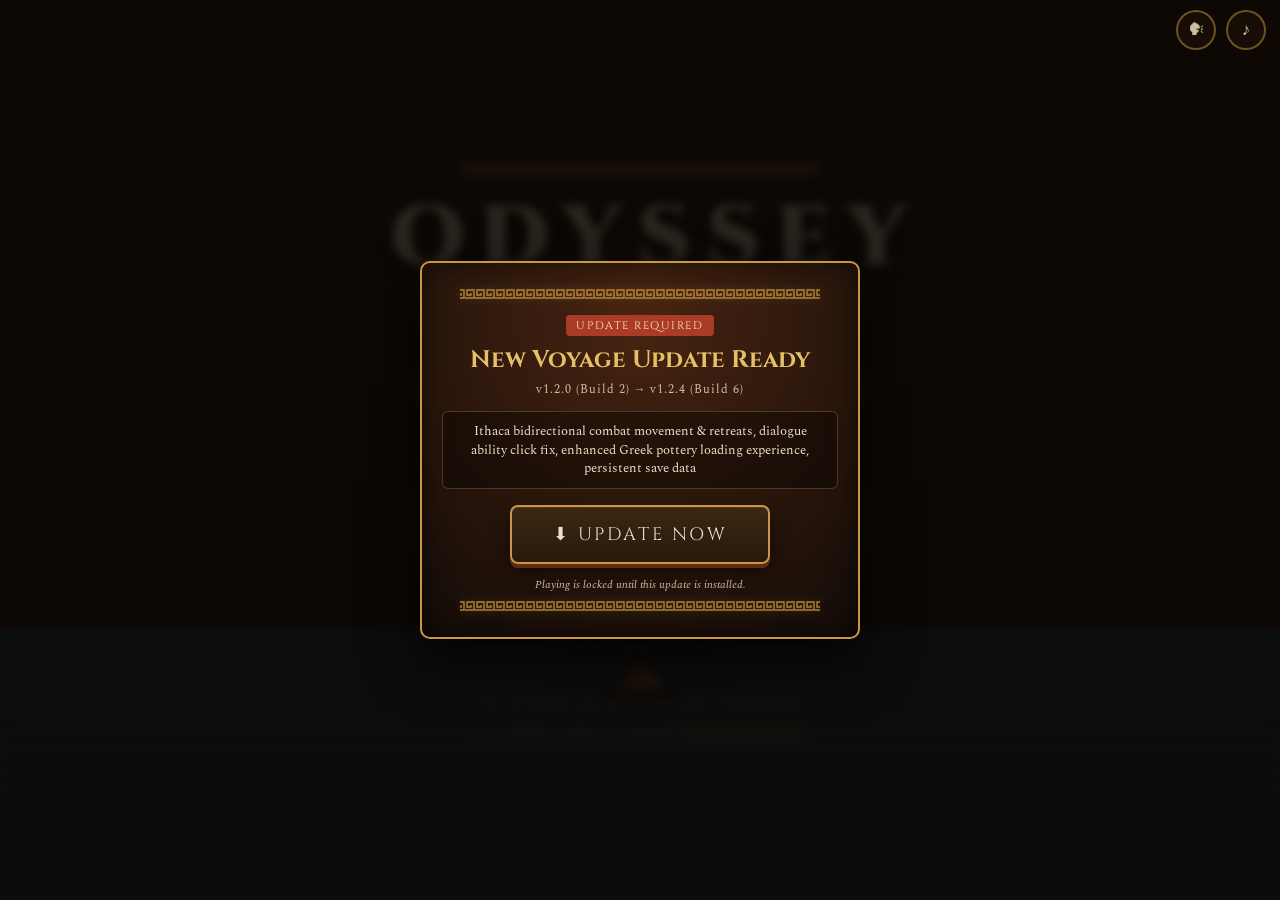
==== commit 3b6751dc: "OTA v1.2.4 (build 6): Ithaca bidirectional combat movement & retreats, dialogue ability click fix, e" ====
--- a/index.html
+++ b/index.html
@@ -51,13 +51,58 @@
 <!-- Big choice buttons (e.g. reveal / secret) -->
 <div id="choices" class="hidden"></div>
 
-<!-- Chapter transition card -->
+<!-- Chapter transition & loading card -->
 <div id="chapter-card" class="chapter-card hidden">
   <div class="cc-frame">
+    <div class="cc-top-emblem">
+      <span class="cc-laurel">🌿</span>
+      <span class="cc-seal">🏛</span>
+      <span class="cc-laurel">🌿</span>
+    </div>
+    <div class="cc-ship-wrap">
+      <svg class="cc-ship-svg" viewBox="0 0 160 80" width="128" height="64" aria-hidden="true">
+        <!-- Constellation stars above ship -->
+        <circle cx="28" cy="14" r="1.5" fill="#f4d896" opacity="0.8"/>
+        <circle cx="48" cy="8" r="2" fill="#fff" opacity="0.9"/>
+        <circle cx="76" cy="16" r="1.5" fill="#f4d896" opacity="0.75"/>
+        <circle cx="120" cy="10" r="2.2" fill="#fff" opacity="0.95"/>
+        <circle cx="142" cy="18" r="1.5" fill="#f4d896" opacity="0.7"/>
+        
+        <!-- Galley hull -->
+        <path d="M12 52 Q76 68 148 50 L140 60 Q76 70 24 60 Z" fill="#24150b" stroke="#c9973f" stroke-width="1.6"/>
+        <!-- Bronze ram (embolon) -->
+        <path d="M148 50 L156 56 L144 60 Z" fill="#e6c069"/>
+        <!-- High curved stern (aphlaston) -->
+        <path d="M12 52 Q6 34 16 26 Q12 36 20 48 Z" fill="#c9973f"/>
+        <!-- Main mast and yardarm -->
+        <line x1="80" y1="52" x2="80" y2="16" stroke="#24150b" stroke-width="3"/>
+        <line x1="52" y1="20" x2="108" y2="20" stroke="#c9973f" stroke-width="2.5"/>
+        <!-- Sail with terracotta Greek chevron -->
+        <path d="M54 21 Q80 26 106 21 L102 46 Q80 50 58 46 Z" fill="#b85f24" stroke="#e6c069" stroke-width="1.2"/>
+        <path d="M72 26 L80 34 L88 26 L80 42 Z" fill="#24150b"/>
+        <!-- Steer oars & oars -->
+        <g class="cc-oars">
+          <line x1="42" y1="56" x2="34" y2="72" stroke="#e6c069" stroke-width="1.8"/>
+          <line x1="56" y1="57" x2="48" y2="73" stroke="#e6c069" stroke-width="1.8"/>
+          <line x1="70" y1="58" x2="62" y2="74" stroke="#e6c069" stroke-width="1.8"/>
+          <line x1="84" y1="58" x2="76" y2="74" stroke="#e6c069" stroke-width="1.8"/>
+          <line x1="98" y1="57" x2="90" y2="73" stroke="#e6c069" stroke-width="1.8"/>
+          <line x1="112" y1="56" x2="104" y2="72" stroke="#e6c069" stroke-width="1.8"/>
+          <line x1="28" y1="54" x2="20" y2="74" stroke="#c9973f" stroke-width="2.2"/>
+        </g>
+        <!-- Aegean wave line -->
+        <path class="cc-waves" d="M0 64 Q20 58 40 64 T80 64 T120 64 T160 64" fill="none" stroke="#6898b0" stroke-width="2.2" opacity="0.8"/>
+        <path class="cc-waves-crest" d="M10 66 Q30 62 50 66 T90 66 T130 66 T170 66" fill="none" stroke="#e6c069" stroke-width="1.2" opacity="0.6"/>
+      </svg>
+    </div>
     <div class="cc-meander"></div>
     <div class="cc-kicker" id="cc-kicker">Chapter I</div>
     <div class="cc-title" id="cc-title">Polyphemus's Cave</div>
     <div class="cc-sub" id="cc-sub"></div>
+    <div class="cc-quote" id="cc-quote"></div>
+    <div class="cc-load-track">
+      <div class="cc-load-fill" id="cc-load-fill"></div>
+    </div>
     <div class="cc-meander"></div>
   </div>
 </div>
--- a/styles.css
+++ b/styles.css
@@ -192,9 +192,17 @@
 #touch-controls { display: block; }
 #touch-controls.hidden { display: none !important; }
 
-/* while dialogue is open the controls step back (still tappable
-   for the stick, but visually out of the text's way) */
-body.dlg-open #touch-controls { opacity: 0.22; transition: opacity 0.3s ease; }
+/* while dialogue is open, the touch controls step back and touch buttons NEVER intercept taps */
+body.dlg-open #touch-controls {
+  opacity: 0.12;
+  pointer-events: none !important;
+  transition: opacity 0.3s ease;
+}
+body.dlg-open #action-buttons,
+body.dlg-open #stick-zone,
+body.dlg-open .tbtn {
+  pointer-events: none !important;
+}
 #touch-controls { transition: opacity 0.3s ease; }
 
 /* persistent gear chip (armor · sword · bow) */
@@ -309,7 +317,9 @@
   position: fixed; left: 50%; bottom: 4%;
   transform: translateX(-50%);
   width: min(92vw, 620px);
-  z-index: 40;
+  z-index: 95;
+  pointer-events: auto !important;
+  cursor: pointer;
 }
 
 .dlg-frame {
@@ -397,54 +407,163 @@
   background: rgba(0,0,0,0.25); line-height: 1.5; }
 
 /* ============================================================
-   CHAPTER CARD
+   CHAPTER CARD & LOADING EXPERIENCE
    ============================================================ */
 .chapter-card {
   position: fixed; inset: 0; z-index: 60;
   display: flex; align-items: center; justify-content: center;
-  background: radial-gradient(ellipse at 50% 45%, #31200f 0%, var(--terra-black) 70%);
+  background:
+    radial-gradient(ellipse at 50% 30%, rgba(201,151,63,0.12) 0%, transparent 60%),
+    radial-gradient(ellipse at 50% 50%, #28190d 0%, var(--terra-black) 78%);
+  backdrop-filter: blur(4px);
+  animation: ccBackdropFade 0.4s ease-out;
+}
+
+@keyframes ccBackdropFade {
+  from { opacity: 0; }
+  to { opacity: 1; }
 }
 
 .cc-frame {
   text-align: center;
-  padding: 34px 40px;
+  padding: 30px 42px;
+  max-width: min(92vw, 640px);
   border-top: 2px solid var(--bronze);
   border-bottom: 2px solid var(--bronze);
   position: relative;
-}
+  box-shadow: 0 16px 48px rgba(0,0,0,0.8), 0 0 28px rgba(201,151,63,0.14);
+  background: linear-gradient(180deg, rgba(34,20,10,0.85), rgba(18,10,4,0.92));
+  border-radius: 8px;
+  animation: ccFramePop 0.5s cubic-bezier(0.16, 1, 0.3, 1);
+}
+
+@keyframes ccFramePop {
+  from { transform: scale(0.95); opacity: 0; }
+  to { transform: scale(1); opacity: 1; }
+}
+
 .cc-frame::before, .cc-frame::after {
   content: ""; position: absolute; left: 50%; transform: translateX(-50%);
-  width: 60%; height: 1px; background: rgba(201,151,63,0.4);
+  width: 70%; height: 1px; background: rgba(201,151,63,0.5);
 }
 .cc-frame::before { top: 6px; } .cc-frame::after { bottom: 6px; }
+
+.cc-top-emblem {
+  display: flex;
+  align-items: center;
+  justify-content: center;
+  gap: 14px;
+  margin-bottom: 6px;
+  color: var(--bronze-bright);
+}
+.cc-laurel {
+  font-size: 16px;
+  opacity: 0.85;
+  filter: drop-shadow(0 0 6px rgba(201,151,63,0.4));
+}
+.cc-seal {
+  font-size: 20px;
+  filter: drop-shadow(0 0 10px rgba(230,192,105,0.7));
+  animation: ccSealPulse 2.8s ease-in-out infinite;
+}
+
+@keyframes ccSealPulse {
+  0%, 100% { transform: scale(1); filter: drop-shadow(0 0 8px rgba(230,192,105,0.6)); }
+  50% { transform: scale(1.1); filter: drop-shadow(0 0 16px rgba(244,216,150,0.9)); }
+}
+
+.cc-ship-wrap {
+  margin: 2px auto 8px;
+  display: flex;
+  justify-content: center;
+  align-items: center;
+  filter: drop-shadow(0 4px 14px rgba(201,151,63,0.4));
+  animation: ccShipBob 3.4s ease-in-out infinite;
+}
+
+@keyframes ccShipBob {
+  0%, 100% { transform: translateY(0) rotate(0deg); }
+  50% { transform: translateY(-5px) rotate(1.4deg); }
+}
+
+.cc-oars {
+  transform-origin: 80px 56px;
+  animation: ccOarsRow 2.2s ease-in-out infinite;
+}
+
+@keyframes ccOarsRow {
+  0%, 100% { transform: rotate(-3deg); }
+  50% { transform: rotate(5deg); }
+}
 
 .cc-meander {
   height: 10px;
   margin: 8px auto;
-  width: min(78vw, 320px);
-  opacity: 0.75;
+  width: min(78vw, 360px);
+  opacity: 0.85;
   background-image: url("data:image/svg+xml,%3Csvg xmlns='http://www.w3.org/2000/svg' width='10' height='10' viewBox='0 0 10 10'%3E%3Cpath d='M0 9 H9 V1 H2 V6 H6 V4' fill='none' stroke='%23c9973f' stroke-width='1.4'/%3E%3C/svg%3E");
   background-repeat: repeat-x;
   background-position: center;
+  filter: drop-shadow(0 0 4px rgba(201,151,63,0.3));
 }
 
 .cc-kicker {
   font-family: var(--font-title);
-  font-size: 13px; letter-spacing: 0.35em; text-transform: uppercase;
+  font-size: 13px; letter-spacing: 0.38em; text-transform: uppercase;
   color: var(--bone-dim);
-  margin-bottom: 6px;
+  margin-bottom: 4px;
 }
 
 .cc-title {
   font-family: var(--font-title);
   font-size: clamp(26px, 6.5vmin, 44px);
   font-weight: 700; color: var(--bone);
+  text-shadow: 0 0 16px rgba(230,192,105,0.4);
+  letter-spacing: 0.04em;
   margin: 4px 0 6px;
 }
 
 .cc-sub {
   font-size: 14px; font-style: italic; color: var(--bone-dim);
   margin-bottom: 4px;
+}
+
+.cc-quote {
+  font-family: var(--font-body);
+  font-size: clamp(12px, 2.7vmin, 14.5px);
+  font-style: italic;
+  color: rgba(236,223,195,0.85);
+  max-width: min(84vw, 500px);
+  margin: 10px auto 8px;
+  line-height: 1.45;
+  letter-spacing: 0.02em;
+}
+
+.cc-load-track {
+  width: min(72vw, 240px);
+  height: 3px;
+  background: rgba(30,18,8,0.85);
+  border: 1px solid rgba(201,151,63,0.35);
+  border-radius: 3px;
+  margin: 10px auto 4px;
+  overflow: hidden;
+  position: relative;
+}
+
+.cc-load-fill {
+  height: 100%;
+  width: 0%;
+  background: linear-gradient(90deg, #8c5a22, #e6c069, #fff, #e6c069);
+  background-size: 200% 100%;
+  border-radius: 3px;
+  box-shadow: 0 0 10px rgba(230,192,105,0.8);
+  animation: ccShimmer 1.8s linear infinite;
+  transition: width 2.4s cubic-bezier(0.12, 0.7, 0.2, 1);
+}
+
+@keyframes ccShimmer {
+  0% { background-position: 100% 0; }
+  100% { background-position: -100% 0; }
 }
 
 /* ============================================================
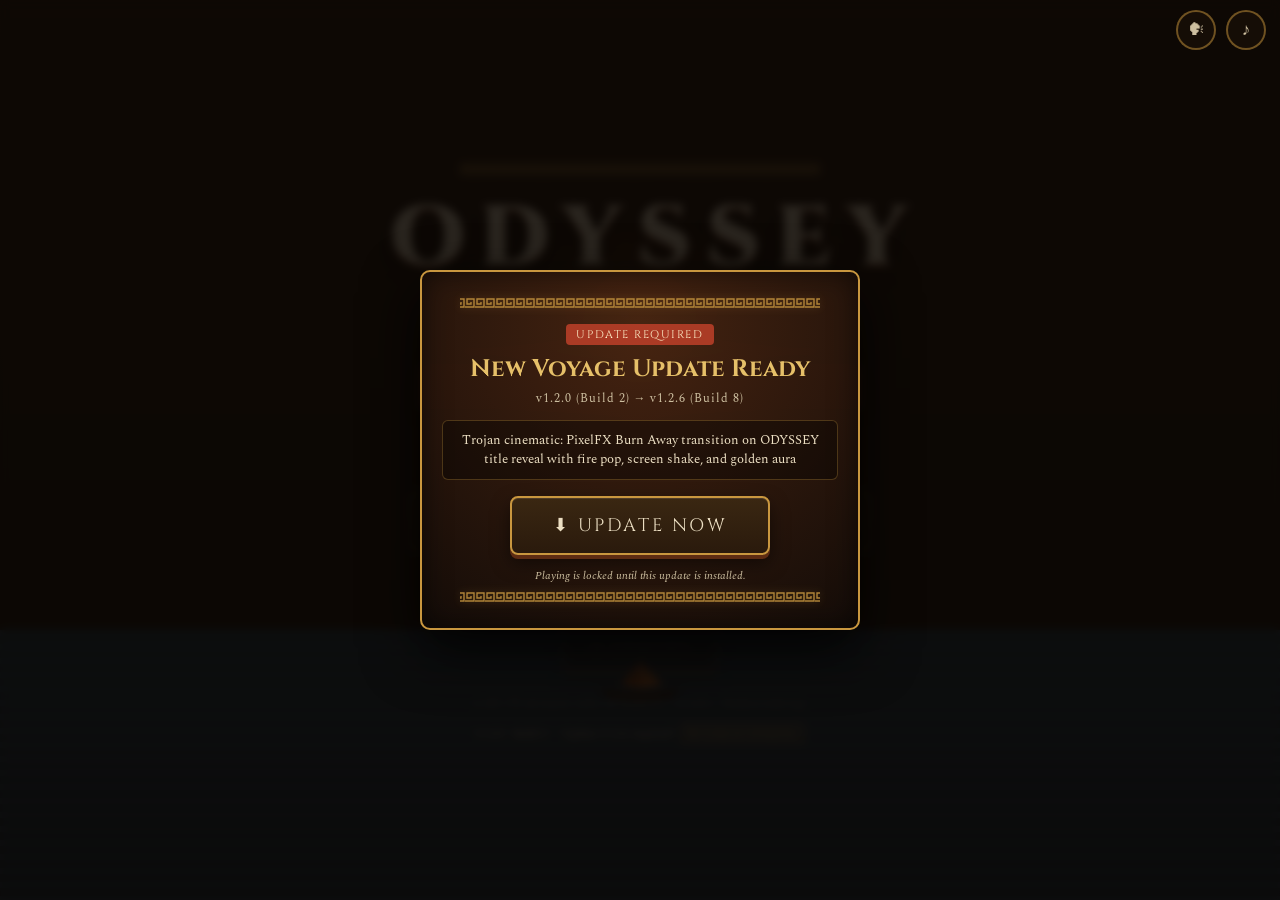
==== commit 5117a783: "Merge remote-tracking branch 'origin/main' into integration/team-merge-2026-11-12 # Conflicts: #	and" ====
--- a/index.html
+++ b/index.html
@@ -67,7 +67,7 @@
         <circle cx="76" cy="16" r="1.5" fill="#f4d896" opacity="0.75"/>
         <circle cx="120" cy="10" r="2.2" fill="#fff" opacity="0.95"/>
         <circle cx="142" cy="18" r="1.5" fill="#f4d896" opacity="0.7"/>
-        
+
         <!-- Galley hull -->
         <path d="M12 52 Q76 68 148 50 L140 60 Q76 70 24 60 Z" fill="#24150b" stroke="#c9973f" stroke-width="1.6"/>
         <!-- Bronze ram (embolon) -->
--- a/styles.css
+++ b/styles.css
@@ -175,6 +175,9 @@
 #btn-bow {
   color: #ffd27a;
   text-shadow: 0 0 10px rgba(255,190,90,0.4);
+}
+#btn-dodge {
+  color: var(--bronze-bright);
 }
 .tbtn.cd {
   opacity: 0.45;
